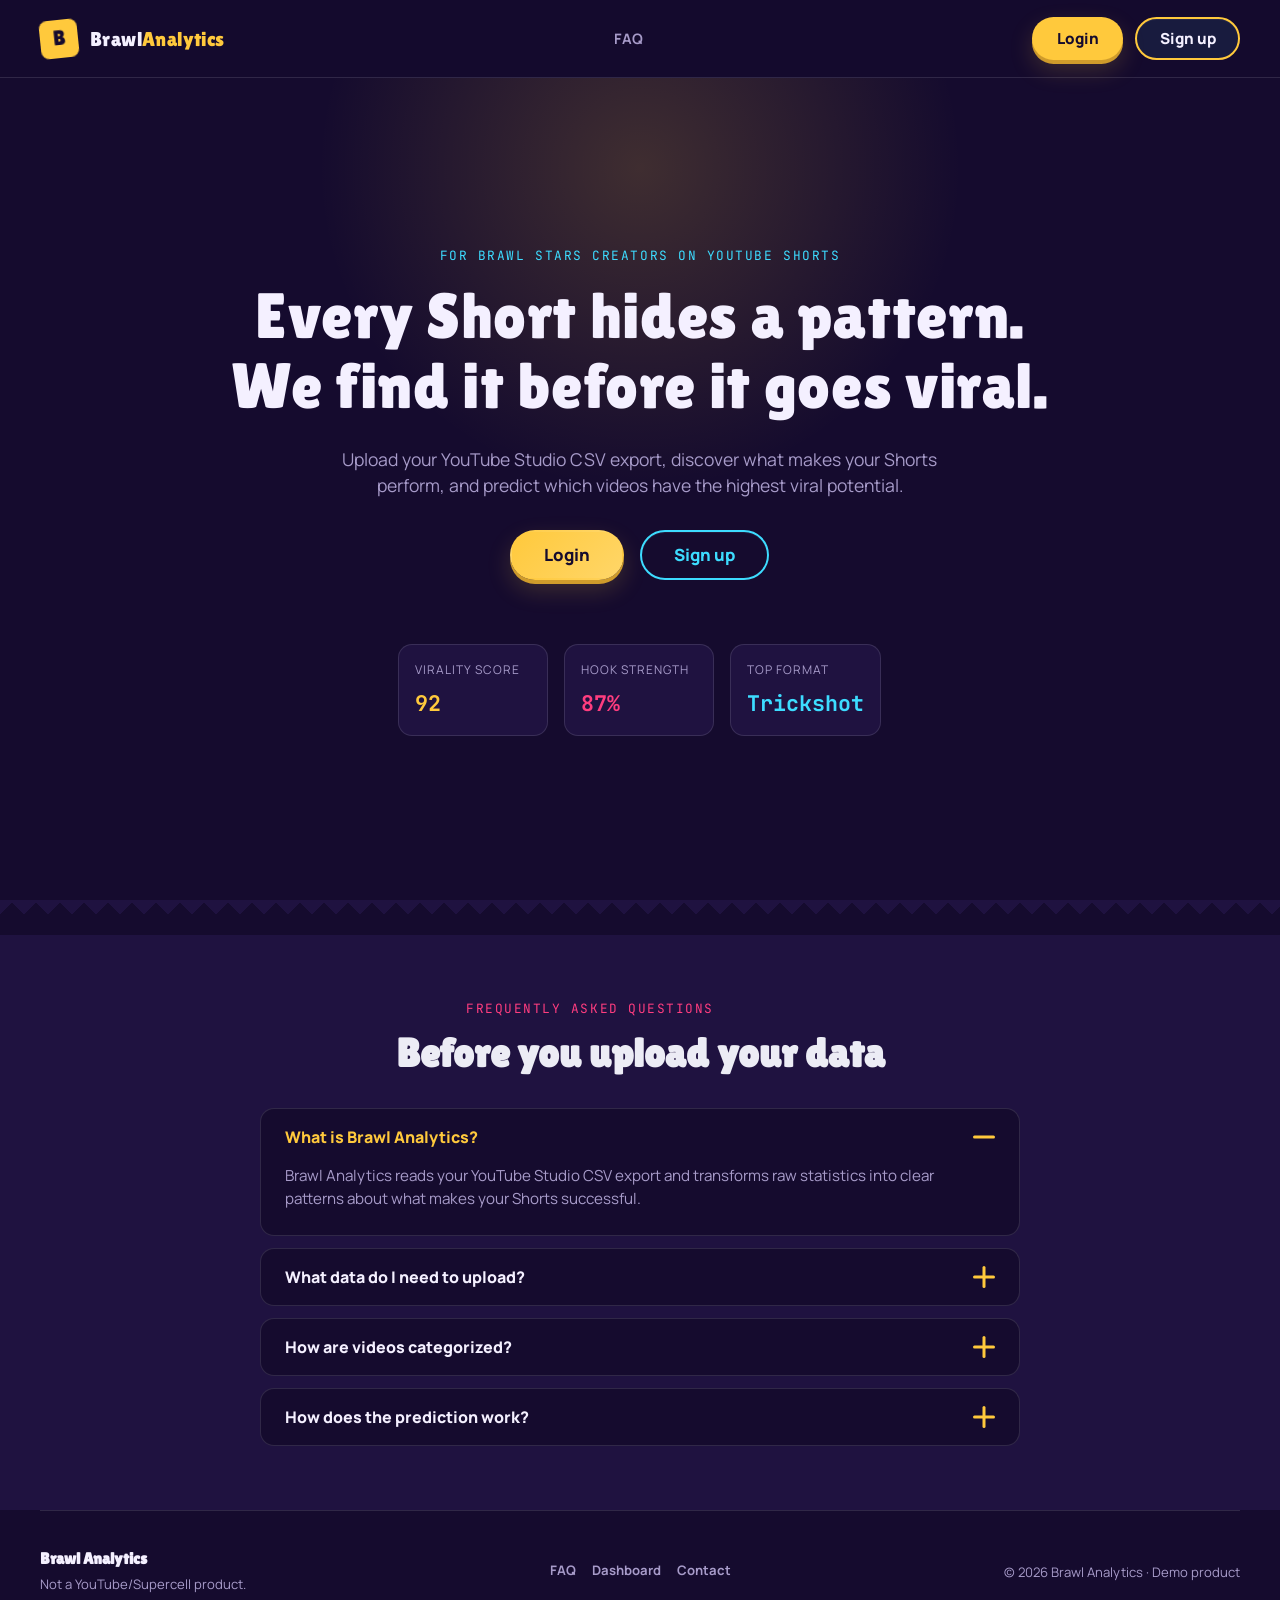
==== HTML/index.html @ b6322984 "Primo commit - Progetto completo Brawl Analytics" ====
<!DOCTYPE html>
<html lang="en">
<head>
    <meta charset="UTF-8">
    <meta name="viewport" content="width=device-width, initial-scale=1.0">
    <title>Brawl Analytics</title>
    <link rel="preconnect" href="https://fonts.googleapis.com">
    <link rel="preconnect" href="https://fonts.gstatic.com" crossorigin>
    <link href="https://fonts.googleapis.com/css2?family=Lilita+One&family=Manrope:wght@400;500;700;800&family=JetBrains+Mono:wght@500;700&display=swap" rel="stylesheet">
    <link rel="stylesheet" href="../css/css_variables.css">
    <link rel="stylesheet" href="../css/css_reset.css">
    <link rel="stylesheet" href="../css/css_layout.css">
    <link rel="stylesheet" href="../css/css_buttons.css">
    <link rel="stylesheet" href="../css/css_navbar.css">
    <link rel="stylesheet" href="../css/css_landing.css">
    <link rel="stylesheet" href="../css/css_cards.css">
    <link rel="stylesheet" href="../css/css_faq.css">
    <link rel="stylesheet" href="../css/css_dashboard.css">
    <link rel="stylesheet" href="../css/css_animations.css">
    <link rel="stylesheet" href="../css/css_responsive.css">
    <link rel="stylesheet" href="../css/css_analysis.css">
</head>
<body>
    <header id="navbar" class="navbar"></header>
    <main class="app-root">
        <section id="landing-screen" class="screen"></section>
        <section id="app-screen" class="screen" hidden></section>
        <section id="analysis-screen" class="screen" hidden></section>
    </main>
    <div id="toast-container"></div>
    <script type="module" src="../js/js_app.js"></script>
</body>
</html>
---- css/css_variables.css ----
/* ==========================================================
   BRAWL ANALYTICS
   Design Tokens
========================================================== */

:root{

    /*-------------------------------------------------------
      COLORS
    -------------------------------------------------------*/

    --color-background:#150B2E;

    --color-surface:#1F1240;

    --color-surface-light:#2A1856;

    --color-primary:#FFC93C;

    --color-primary-hover:#FFD668;

    --color-secondary:#3DDCFF;

    --color-accent:#FF3D7F;

    --color-success:#3EDC9A;

    --color-danger:#FF5470;

    --color-text:#F4F0FF;

    --color-text-muted:#A79BC9;

    --color-text-faded:rgba(167,155,201,.55);

    --color-border:rgba(244,240,255,.12);



    /*-------------------------------------------------------
      TYPOGRAPHY
    -------------------------------------------------------*/

    --font-display:'Lilita One',sans-serif;

    --font-body:'Manrope',sans-serif;

    --font-mono:'JetBrains Mono',monospace;



    /*-------------------------------------------------------
      FONT SIZES
    -------------------------------------------------------*/

    --text-xs:.75rem;

    --text-sm:.875rem;

    --text-md:1rem;

    --text-lg:1.125rem;

    --text-xl:1.35rem;

    --text-2xl:2rem;

    --text-hero:clamp(2.4rem,6vw,4rem);



    /*-------------------------------------------------------
      SPACING
    -------------------------------------------------------*/

    --space-1:.25rem;

    --space-2:.5rem;

    --space-3:.75rem;

    --space-4:1rem;

    --space-5:1.5rem;

    --space-6:2rem;

    --space-7:3rem;

    --space-8:4rem;



    /*-------------------------------------------------------
      BORDER RADIUS
    -------------------------------------------------------*/

    --radius-sm:8px;

    --radius-md:14px;

    --radius-lg:22px;

    --radius-round:999px;



    /*-------------------------------------------------------
      SHADOWS
    -------------------------------------------------------*/

    --shadow-button:0 4px 0 #C9962A;

    --shadow-card:0 12px 28px rgba(0,0,0,.25);

    --shadow-floating:0 20px 50px rgba(0,0,0,.35);



    /*-------------------------------------------------------
      BORDERS
    -------------------------------------------------------*/

    --border:1px solid var(--color-border);



    /*-------------------------------------------------------
      TRANSITIONS
    -------------------------------------------------------*/

    --transition-fast:.15s ease;

    --transition:.25s ease;

    --transition-slow:.4s ease;



    /*-------------------------------------------------------
      NAVBAR
    -------------------------------------------------------*/

    --navbar-height:78px;



    /*-------------------------------------------------------
      CONTAINER
    -------------------------------------------------------*/

    --container:1200px;



    /*-------------------------------------------------------
      Z INDEX
    -------------------------------------------------------*/

    --z-navbar:100;

    --z-overlay:500;

    --z-modal:1000;

}
---- css/css_layout.css ----
/* ==========================================================
   BRAWL ANALYTICS
   Layout
========================================================== */

/* ==========================================================
   PAGE
========================================================== */

body{
    display:flex;
    flex-direction:column;
}

main{
    flex:1;
}


/* ==========================================================
   CONTAINER
========================================================== */

.container{
    width:min(100% - 2rem,var(--container));
    margin-inline:auto;
}


/* ==========================================================
   SECTIONS
========================================================== */

.section{
    padding-block:var(--space-8);
}

.section-sm{
    padding-block:var(--space-6);
}

.section-lg{
    padding-block:6rem;
}


/* ==========================================================
   SCREENS
========================================================== */

.screen{

    min-height:calc(100vh - var(--navbar-height));

    animation:fadeIn .35s ease;

}

.screen[hidden]{

    display:none !important;

}


/* ==========================================================
   GRID
========================================================== */

.grid{
    display:grid;
}

.grid-2{
    display:grid;
    grid-template-columns:repeat(2,minmax(0,1fr));
    gap:var(--space-5);
}

.grid-3{
    display:grid;
    grid-template-columns:repeat(3,minmax(0,1fr));
    gap:var(--space-5);
}

.grid-auto{
    display:grid;
    grid-template-columns:repeat(auto-fit,minmax(240px,1fr));
    gap:var(--space-5);
}


/* ==========================================================
   FLEX
========================================================== */

.flex{
    display:flex;
}

.flex-column{
    display:flex;
    flex-direction:column;
}

.center{
    align-items:center;
}

.middle{
    justify-content:center;
}

.between{
    justify-content:space-between;
}

.around{
    justify-content:space-around;
}

.end{
    justify-content:flex-end;
}

.wrap{
    flex-wrap:wrap;
}


/* ==========================================================
   GAP
========================================================== */

.gap-1{gap:var(--space-1);}
.gap-2{gap:var(--space-2);}
.gap-3{gap:var(--space-3);}
.gap-4{gap:var(--space-4);}
.gap-5{gap:var(--space-5);}
.gap-6{gap:var(--space-6);}


/* ==========================================================
   WIDTH
========================================================== */

.w-100{
    width:100%;
}

.max-500{
    max-width:500px;
}

.max-700{
    max-width:700px;
}

.max-900{
    max-width:900px;
}


/* ==========================================================
   TEXT
========================================================== */

.text-center{
    text-align:center;
}

.text-right{
    text-align:right;
}


/* ==========================================================
   MARGIN
========================================================== */

.mt-1{margin-top:var(--space-1);}
.mt-2{margin-top:var(--space-2);}
.mt-3{margin-top:var(--space-3);}
.mt-4{margin-top:var(--space-4);}
.mt-5{margin-top:var(--space-5);}
.mt-6{margin-top:var(--space-6);}
.mt-7{margin-top:var(--space-7);}

.mb-1{margin-bottom:var(--space-1);}
.mb-2{margin-bottom:var(--space-2);}
.mb-3{margin-bottom:var(--space-3);}
.mb-4{margin-bottom:var(--space-4);}
.mb-5{margin-bottom:var(--space-5);}
.mb-6{margin-bottom:var(--space-6);}
.mb-7{margin-bottom:var(--space-7);}


/* ==========================================================
   PADDING
========================================================== */

.p-1{padding:var(--space-1);}
.p-2{padding:var(--space-2);}
.p-3{padding:var(--space-3);}
.p-4{padding:var(--space-4);}
.p-5{padding:var(--space-5);}
.p-6{padding:var(--space-6);}


/* ==========================================================
   DISPLAY
========================================================== */

.hidden{
    display:none !important;
}

.invisible{
    visibility:hidden;
}


/* ==========================================================
   ANIMATIONS
========================================================== */

@keyframes fadeIn{

    from{

        opacity:0;

        transform:translateY(8px);

    }

    to{

        opacity:1;

        transform:none;

    }

}
---- css/css_buttons.css ----
/* ==========================================================
   BRAWL ANALYTICS
   Buttons
========================================================== */


/* ==========================================================
   BASE BUTTON
========================================================== */

.btn{

    display:inline-flex;

    align-items:center;

    justify-content:center;

    gap:var(--space-2);

    padding:.75rem 1.4rem;

    border-radius:var(--radius-round);

    font-family:var(--font-body);

    font-size:.95rem;

    font-weight:800;

    line-height:1;

    border:2px solid transparent;

    cursor:pointer;

    white-space:nowrap;

    box-shadow:inset 0 1px 0 rgba(255,255,255,.06);

    transition:
        transform var(--transition-fast),
        background var(--transition-fast),
        border-color var(--transition-fast),
        color var(--transition-fast),
        box-shadow var(--transition-fast);

}


/* Hover comune */

.btn:hover{

    transform:translateY(-2px);

    box-shadow:0 10px 24px rgba(0,0,0,.18);

}


.btn:active{

    transform:translateY(1px);

}


/* Disabled */

.btn:disabled{

    opacity:.5;

    cursor:not-allowed;

    transform:none;

}



/* ==========================================================
   PRIMARY
   Login / Sign up
========================================================== */

.btn-primary{

    background:linear-gradient(135deg, var(--color-primary), var(--color-primary-hover));

    color:var(--color-background);

    box-shadow:0 10px 24px rgba(255,201,60,.18), var(--shadow-button);

}


.btn-primary:hover{

    background:var(--color-primary-hover);

}


/* Explicit contrast for header actions on the dark navbar. */

.navbar__actions .btn-primary{

    background:var(--color-primary);

    color:var(--color-background);

}


.navbar__actions .btn-outline{

    color:var(--color-text);

    border-color:var(--color-primary);

    background:rgba(61,220,255,.08);

}



/* ==========================================================
   SECONDARY
========================================================== */

.btn-secondary{

    background:linear-gradient(135deg, var(--color-secondary), #63e7ff);

    color:var(--color-background);

    box-shadow:0 10px 24px rgba(61,220,255,.16);

}


.btn-secondary:hover{

    filter:brightness(1.1);

}



/* ==========================================================
   OUTLINE
========================================================== */

.btn-outline{

    background:transparent;

    color:var(--color-secondary);

    border-color:var(--color-secondary);

}


.btn-outline:hover{

    background:rgba(61,220,255,.1);

}



/* ==========================================================
   GHOST
========================================================== */

.btn-ghost{

    background:transparent;

    color:var(--color-text-muted);

    border-color:var(--color-border);

}


.btn-ghost:hover{

    color:var(--color-text);

    border-color:var(--color-text);

}



/* ==========================================================
   DANGER
========================================================== */

.btn-danger{

    background:var(--color-danger);

    color:white;

}



/* ==========================================================
   SIZES
========================================================== */

.btn-sm{

    padding:.45rem 1rem;

    font-size:.8rem;

}


.btn-lg{

    padding:.9rem 2rem;

    font-size:1.05rem;

}



/* ==========================================================
   ICON BUTTON
========================================================== */

.btn-icon{

    width:38px;

    height:38px;

    padding:0;

    border-radius:50%;

}



/* ==========================================================
   LOADING STATE
========================================================== */

.btn.loading{

    pointer-events:none;

    opacity:.7;

}


.btn.loading::after{

    content:"";

    width:14px;

    height:14px;

    border:2px solid currentColor;

    border-right-color:transparent;

    border-radius:50%;

    animation:spin .7s linear infinite;

}



@keyframes spin{

    to{

        transform:rotate(360deg);

    }

}
---- css/css_navbar.css ----
/* ==========================================================
   BRAWL ANALYTICS
   Global Navigation
========================================================== */


/* ==========================================================
   NAVBAR
========================================================== */

.navbar{

    position:sticky;

    top:0;

    z-index:var(--z-navbar);

    width:100%;

    height:var(--navbar-height);

    background:rgba(21,11,46,.88);

    backdrop-filter:blur(12px);

    border-bottom:var(--border);

}


/* ==========================================================
   INNER CONTAINER
========================================================== */

.navbar__inner{

    width:min(100% - 2rem,var(--container));

    height:100%;

    margin-inline:auto;

    display:flex;

    align-items:center;

    justify-content:space-between;

    gap:var(--space-5);

}


/* ==========================================================
   LOGO
========================================================== */

.logo{

    display:flex;

    align-items:center;

    gap:var(--space-3);

    flex-shrink:0;

}


.logo__mark{

    width:38px;

    height:38px;

    display:grid;

    place-items:center;

    background:var(--color-primary);

    color:var(--color-background);

    border-radius:var(--radius-sm);

    font-family:var(--font-display);

    font-size:1.3rem;

    transform:rotate(-6deg);

}


.logo__text{

    font-family:var(--font-display);

    font-size:1.25rem;

    letter-spacing:.02em;

}


.logo__text strong{

    color:var(--color-primary);

    font-weight:normal;

}


/* ==========================================================
   NAVIGATION LINKS
========================================================== */

.navlinks{

    display:flex;

    align-items:center;

    gap:var(--space-5);

}


.navlinks a,

.navlinks button{

    color:var(--color-text-muted);

    font-size:.9rem;

    font-weight:700;

    transition:color var(--transition-fast);

}


.navlinks a:hover,

.navlinks button:hover{

    color:var(--color-text);

}


/* ==========================================================
   ACTIONS
========================================================== */

.navbar__actions{

    display:flex;

    align-items:center;

    gap:var(--space-3);

}


/* ==========================================================
   APP MODE
========================================================== */

.navbar.app-mode .logo__mark{

    transform:rotate(0);

}


.navbar.app-mode .navlinks a,

.navbar.app-mode .navlinks button{

    font-size:.85rem;

}


/* ==========================================================
   MOBILE MENU BUTTON
========================================================== */

.menu-button{

    display:none;

    flex-direction:column;

    gap:5px;

    padding:8px;

}


.menu-button span{

    width:22px;

    height:2px;

    display:block;

    background:var(--color-text);

    border-radius:10px;

}


/* ==========================================================
   MOBILE
========================================================== */

@media(max-width:780px){

    .navbar__inner{

        gap:var(--space-3);

    }

    .navlinks{

        display:none;

        position:absolute;

        top:var(--navbar-height);

        left:0;

        width:100%;

        padding:var(--space-5);

        flex-direction:column;

        background:var(--color-surface);

        border-bottom:var(--border);

    }

    .navlinks.open{

        display:flex;

    }

    .menu-button{

        display:flex;

    }

    .logo__text{

        font-size:1rem;

    }

    .navbar__actions{

        gap:var(--space-2);

    }

}
---- css/css_landing.css ----
/* ==========================================================
   BRAWL ANALYTICS
   Landing Page
========================================================== */


/* ==========================================================
   HERO
========================================================== */

.hero{

    position:relative;

    min-height:calc(100vh - var(--navbar-height));

    display:flex;

    flex-direction:column;

    justify-content:center;

    align-items:center;

    text-align:center;

    overflow:hidden;

    padding-block:var(--space-8);

}


/* ==========================================================
   BACKGROUND BURST
========================================================== */

.hero::before{

    content:"";

    position:absolute;

    top:-260px;

    left:50%;

    transform:translateX(-50%);

    width:700px;

    height:700px;

    background:

        radial-gradient(
            circle,
            rgba(255,201,60,.18),
            transparent 65%
        );

    pointer-events:none;

}


/* ==========================================================
   CONTENT
========================================================== */

.hero-content{

    position:relative;

    z-index:1;

    max-width:900px;

}



/* ==========================================================
   EYEBROW
========================================================== */

.hero-eyebrow{

    display:inline-block;

    margin-bottom:var(--space-4);

    color:var(--color-secondary);

    font-family:var(--font-mono);

    font-size:.8rem;

    letter-spacing:.12em;

    text-transform:uppercase;

}



/* ==========================================================
   TITLE
========================================================== */

.hero-title{

    font-family:var(--font-display);

    font-size:var(--text-hero);

    line-height:1.1;

    letter-spacing:.01em;

    margin-bottom:var(--space-5);

}


.hero-title span{

    color:var(--color-primary);

}



/* ==========================================================
   DESCRIPTION
========================================================== */

.hero-description{

    max-width:620px;

    margin-inline:auto;

    color:var(--color-text-muted);

    font-size:1.1rem;

    margin-bottom:var(--space-6);

}



/* ==========================================================
   ACTIONS
========================================================== */

.hero-actions{

    display:flex;

    justify-content:center;

    align-items:center;

    flex-wrap:wrap;

    gap:var(--space-4);

    margin-bottom:var(--space-8);

}



/* ==========================================================
   STATS
========================================================== */

.hero-stats{

    display:flex;

    justify-content:center;

    flex-wrap:wrap;

    gap:var(--space-4);

}



/* ==========================================================
   STAT CARD
========================================================== */

.stat-chip{

    min-width:150px;

    padding:var(--space-4);

    background:var(--color-surface);

    border:1px solid var(--color-border);

    border-radius:var(--radius-md);

    text-align:left;

}


.stat-chip-label{

    display:block;

    color:var(--color-text-muted);

    font-size:.75rem;

    text-transform:uppercase;

    letter-spacing:.08em;

    margin-bottom:var(--space-2);

}



.stat-chip-value{

    display:block;

    color:var(--color-primary);

    font-family:var(--font-mono);

    font-weight:700;

    font-size:1.35rem;

}



/* Variante */

.stat-chip.accent .stat-chip-value{

    color:var(--color-accent);

}


.stat-chip.blue .stat-chip-value{

    color:var(--color-secondary);

}



/* ==========================================================
   TORN DIVIDER
========================================================== */

.torn-divider{

    height:35px;

    width:100%;

    background:

    linear-gradient(
        135deg,
        var(--color-surface) 25%,
        transparent 25%
    ) 0 0,

    linear-gradient(
        225deg,
        var(--color-surface) 25%,
        transparent 25%
    ) 0 0;

    background-size:24px 35px;

}



/* ==========================================================
   LOGIN TRANSITION
========================================================== */

.hero.transition-out{

    animation:

        heroOut .35s forwards;

}



@keyframes heroOut{

    from{

        opacity:1;

        transform:none;

    }


    to{

        opacity:0;

        transform:translateY(-20px);

    }

}
/* ==========================================================
   LANDING FOOTER
========================================================== */

.site-footer{

    width:min(100% - 2rem,var(--container));

    margin:0 auto;

    padding:2.25rem 0;

    border-top:var(--border);

    display:grid;

    grid-template-columns:1fr auto 1fr;

    gap:var(--space-5);

    align-items:center;

    color:var(--color-text-muted);

    font-size:.82rem;

}


.site-footer__brand strong{

    display:block;

    color:var(--color-text);

    font-family:var(--font-display);

    font-size:1rem;

}


.site-footer__brand p,
.site-footer__legal{

    margin:.25rem 0 0;

}


.site-footer__links{

    display:flex;

    gap:var(--space-4);

}


.site-footer__links a{

    color:var(--color-text-muted);

    font-weight:700;

}


.site-footer__links a:hover{

    color:var(--color-primary);

}


.site-footer__legal{

    text-align:right;

}


@media(max-width:680px){

    .site-footer{

        grid-template-columns:1fr;

        text-align:center;

    }

    .site-footer__links{

        justify-content:center;

    }

    .site-footer__legal{

        text-align:center;

    }

}
---- css/css_cards.css ----
/* ==========================================================
   BRAWL ANALYTICS
   Cards & Components
========================================================== */


/* ==========================================================
   BASE CARD
========================================================== */

.card{

    background:var(--color-surface);

    border:var(--border);

    border-radius:var(--radius-md);

    padding:var(--space-5);

}



/* ==========================================================
   PANEL
========================================================== */

.panel{

    background:linear-gradient(145deg, rgba(31,18,64,.95), rgba(22,13,47,.95));

    border:1px solid rgba(255,255,255,.08);

    border-radius:var(--radius-md);

    padding:clamp(1.25rem, 2.2vw, 1.8rem);

    margin-bottom:var(--space-5);

    box-shadow:var(--shadow-card);

}



.panel-title{

    font-family:var(--font-display);

    font-size:clamp(1.2rem, 2vw, 1.5rem);

    margin-bottom:var(--space-2);

}



.panel-subtitle{

    color:var(--color-text-muted);

    font-size:.95rem;

    margin-bottom:var(--space-5);

}



/* ==========================================================
   STAT CARDS
========================================================== */

.stat-grid{

    display:grid;

    grid-template-columns:
        repeat(auto-fit,minmax(150px,1fr));

    gap:var(--space-4);

}



.stat-card{

    background:linear-gradient(145deg, rgba(42,24,86,.95), rgba(32,17,65,.95));

    border:1px solid rgba(255,255,255,.08);

    border-radius:var(--radius-sm);

    padding:var(--space-4);

    box-shadow:inset 0 1px 0 rgba(255,255,255,.04);

}



.stat-value{

    font-family:var(--font-mono);

    font-size:1.4rem;

    font-weight:700;

    color:var(--color-primary);

}



.stat-label{

    margin-top:var(--space-1);

    color:var(--color-text-muted);

    font-size:.8rem;

}



/* ==========================================================
   SCORE CARD
========================================================== */

.score-card{

    display:flex;

    align-items:center;

    gap:var(--space-5);

    flex-wrap:wrap;

}



.score-number{

    font-family:var(--font-mono);

    font-size:4rem;

    font-weight:700;

    line-height:1;

}



.score-description{

    color:var(--color-text-muted);

    max-width:450px;

}



/* ==========================================================
   BADGE
========================================================== */

.badge{

    display:inline-flex;

    align-items:center;

    padding:.25rem .8rem;

    border-radius:var(--radius-round);

    font-size:.75rem;

    font-weight:800;

}



.badge-success{

    background:rgba(62,220,154,.15);

    color:var(--color-success);

}


.badge-danger{

    background:rgba(255,84,112,.15);

    color:var(--color-danger);

}


.badge-primary{

    background:rgba(255,201,60,.15);

    color:var(--color-primary);

}



/* ==========================================================
   IDEA CARD
========================================================== */

.idea-card{

    background:var(--color-surface-light);

    border:1px solid var(--color-border);

    border-radius:var(--radius-md);

    padding:var(--space-4);

    cursor:pointer;

    transition:
        border-color var(--transition-fast),
        transform var(--transition-fast);

}



.idea-card:hover{

    border-color:var(--color-accent);

    transform:translateY(-3px);

}



.idea-header{

    display:flex;

    align-items:center;

    justify-content:space-between;

    gap:var(--space-3);

}



.idea-title{

    font-family:var(--font-display);

    font-size:1.15rem;

}



.idea-score{

    font-family:var(--font-mono);

    font-weight:700;

    color:var(--color-primary);

}



.idea-body{

    margin-top:var(--space-4);

    padding-top:var(--space-4);

    border-top:1px solid var(--color-border);

}



/* ==========================================================
   BANNER
========================================================== */

.banner{

    background:

    linear-gradient(
        135deg,
        rgba(61,220,255,.12),
        rgba(255,201,60,.08)
    );

    border:1px solid rgba(61,220,255,.3);

    border-radius:var(--radius-md);

    padding:var(--space-4);

    color:var(--color-text-muted);

}



.banner strong{

    color:var(--color-text);

}



/* ==========================================================
   CHIP
========================================================== */

.chip{

    display:inline-flex;

    align-items:center;

    gap:var(--space-2);

    padding:.3rem .8rem;

    border-radius:var(--radius-round);

    background:var(--color-surface-light);

    border:1px solid var(--color-border);

    color:var(--color-text-muted);

    font-size:.8rem;

    font-weight:700;

}



.chip-close{

    color:var(--color-text-faded);

    cursor:pointer;

}



.chip-close:hover{

    color:var(--color-danger);

}



/* ==========================================================
   EMPTY STATE
========================================================== */

.empty{

    padding:var(--space-6);

    text-align:center;

    border:1px dashed var(--color-border);

    border-radius:var(--radius-md);

    color:var(--color-text-muted);

}



.empty strong{

    color:var(--color-text);

}



/* ==========================================================
   DROPZONE
========================================================== */

.dropzone{

    display:flex;

    align-items:center;

    gap:var(--space-4);

    padding:var(--space-5);

    border:2px dashed var(--color-border);

    border-radius:var(--radius-md);

    cursor:pointer;

    transition:

        border-color var(--transition-fast),

        background var(--transition-fast);

}



.dropzone:hover,

.dropzone.active{

    border-color:var(--color-secondary);

    background:rgba(61,220,255,.06);

}



.dropzone-icon{

    font-size:2rem;

    color:var(--color-secondary);

}



/* ==========================================================
   TOAST
========================================================== */

.toast{

    position:fixed;

    left:50%;

    bottom:20px;

    transform:translateX(-50%);

    background:var(--color-surface-light);

    border:1px solid var(--color-secondary);

    color:var(--color-text);

    padding:.7rem 1.5rem;

    border-radius:var(--radius-round);

    box-shadow:var(--shadow-floating);

    z-index:var(--z-overlay);

}
---- css/css_faq.css ----
/* ==========================================================
   BRAWL ANALYTICS
   FAQ Section
========================================================== */


/* ==========================================================
   FAQ SECTION
========================================================== */

.faq{

    background:var(--color-surface);

    padding-block:var(--space-8);

}



.faq-header{

    max-width:700px;

    margin-inline:auto;

    text-align:center;

    margin-bottom:var(--space-6);

}



/* ==========================================================
   EYEBROW
========================================================== */

.section-eyebrow{

    font-family:var(--font-mono);

    font-size:.8rem;

    text-transform:uppercase;

    letter-spacing:.12em;

    color:var(--color-accent);

    margin-bottom:var(--space-3);

}



/* ==========================================================
   TITLE
========================================================== */

.section-title{

    font-family:var(--font-display);

    font-size:clamp(1.8rem,4vw,2.5rem);

}



/* ==========================================================
   FAQ LIST
========================================================== */

.faq-list{

    max-width:760px;

    margin-inline:auto;

    display:flex;

    flex-direction:column;

    gap:var(--space-3);

}



/* ==========================================================
   FAQ ITEM
========================================================== */

.faq-item{

    background:var(--color-background);

    border:1px solid var(--color-border);

    border-radius:var(--radius-md);

    padding-inline:var(--space-5);

    overflow:hidden;

}



/* ==========================================================
   SUMMARY
========================================================== */

.faq-item summary{

    display:flex;

    align-items:center;

    justify-content:space-between;

    gap:var(--space-4);

    padding-block:var(--space-4);

    cursor:pointer;

    font-weight:800;

    list-style:none;

}



.faq-item summary::-webkit-details-marker{

    display:none;

}



/* ==========================================================
   ICON
========================================================== */

.faq-icon{

    position:relative;

    width:22px;

    height:22px;

    flex-shrink:0;

}



.faq-icon::before,

.faq-icon::after{

    content:"";

    position:absolute;

    background:var(--color-primary);

    border-radius:2px;

}



.faq-icon::before{

    width:100%;

    height:3px;

    top:50%;

    transform:translateY(-50%);

}



.faq-icon::after{

    height:100%;

    width:3px;

    left:50%;

    transform:translateX(-50%);

    transition:

        transform var(--transition-fast),

        opacity var(--transition-fast);

}



/* ==========================================================
   OPEN STATE
========================================================== */

.faq-item[open] .faq-icon::after{

    opacity:0;

    transform:

        translateX(-50%)

        rotate(90deg);

}



.faq-item[open] summary{

    color:var(--color-primary);

}



/* ==========================================================
   ANSWER
========================================================== */

.faq-answer{

    color:var(--color-text-muted);

    font-size:.95rem;

    padding-bottom:var(--space-5);

    animation:faqOpen .25s ease;

}



@keyframes faqOpen{

    from{

        opacity:0;

        transform:translateY(-5px);

    }


    to{

        opacity:1;

        transform:none;

    }

}
---- css/css_dashboard.css ----
/* ==========================================================
   BRAWL ANALYTICS
   Dashboard Application
========================================================== */


/* ==========================================================
   APP SCREEN
========================================================== */

.app-screen{

    min-height:calc(100vh - var(--navbar-height));

    padding:clamp(1.25rem, 3vw, 2rem);

    padding-inline:clamp(1.25rem, 3.5vw, 2.75rem);

}



/* ==========================================================
   APP HEADER
========================================================== */

.app-header{

    display:flex;

    align-items:center;

    justify-content:space-between;

    gap:var(--space-4);

    flex-wrap:wrap;

    margin-bottom:var(--space-6);

    padding-inline:.35rem;

}



.app-title{

    font-family:var(--font-display);

    font-size:clamp(1.55rem, 2.8vw, 2.15rem);

    line-height:1.1;

    letter-spacing:-.02em;

}



.app-subtitle{

    color:var(--color-text-muted);

    font-size:.95rem;

    margin-top:.4rem;

    max-width:620px;

}



/* ==========================================================
   APP NAVIGATION TABS
========================================================== */

.app-tabs{

    display:flex;

    gap:var(--space-2);

    padding:.4rem;

    background:rgba(31,18,64,.65);

    border:1px solid rgba(255,255,255,.08);

    border-radius:var(--radius-round);

    overflow-x:auto;

    box-shadow:inset 0 1px 0 rgba(255,255,255,.05), 0 12px 28px rgba(0,0,0,.18);

    margin-bottom:var(--space-5);

    backdrop-filter:blur(10px);

}



.app-tab{

    padding:.7rem 1.1rem;

    border-radius:var(--radius-round);

    color:var(--color-text-muted);

    font-size:.88rem;

    font-weight:800;

    white-space:nowrap;

    transition:

        background var(--transition-fast),

        color var(--transition-fast),

        transform var(--transition-fast),

        box-shadow var(--transition-fast);

}



.app-tab:hover{

    color:var(--color-text);

    background:rgba(255,255,255,.06);

    transform:translateY(-1px);

}



.app-tab.active{

    background:linear-gradient(135deg, var(--color-primary), var(--color-primary-hover));

    color:var(--color-background);

    box-shadow:0 10px 22px rgba(255,201,60,.2);

}



.dashboard-section{

    padding-inline:.25rem;

    padding-block:var(--space-2);

}

/* ==========================================================
   PANEL HEADER
========================================================== */

.panel-header{

    display:flex;

    align-items:center;

    justify-content:space-between;

    gap:var(--space-4);

    margin-bottom:var(--space-5);

    flex-wrap:wrap;

}


/* ==========================================================
   UPLOAD AREA
========================================================== */

.upload-box{

    display:flex;

    align-items:center;

    justify-content:center;

    flex-direction:column;

    gap:var(--space-4);

    min-height:180px;

    text-align:center;

    background:var(--color-surface);

    border:2px dashed var(--color-border);

    border-radius:var(--radius-md);

    transition:

        border-color var(--transition-fast),

        background var(--transition-fast);

}



.upload-box:hover,

.upload-box.dragging{

    border-color:var(--color-secondary);

    background:rgba(61,220,255,.05);

}



.upload-icon{

    font-size:2.5rem;

    color:var(--color-secondary);

}



/* ==========================================================
   PROGRESS
========================================================== */

.progress{

    width:100%;

    height:7px;

    background:var(--color-surface-light);

    border-radius:var(--radius-round);

    overflow:hidden;

}



.progress-bar{

    height:100%;

    width:0;

    background:var(--color-secondary);

    transition:width .25s ease;

}



/* ==========================================================
   SCORE HERO
========================================================== */

.score-hero{

    display:flex;

    align-items:center;

    gap:var(--space-6);

    flex-wrap:wrap;

    background: linear-gradient(135deg, rgba(255,201,60,.08), rgba(255,201,60,.02));
    border: 1px solid rgba(255,201,60,.15);
    border-radius: var(--radius-md);
    padding: var(--space-5);
}



.score-value{

    font-family:var(--font-mono);

    font-size:4rem;

    font-weight:700;

    line-height:1;

    color:var(--color-primary);
    text-shadow: 0 0 30px rgba(255,201,60,.3);

}



.score-info{

    max-width:450px;

}



.score-info h2{

    font-size: 1.5rem;
    font-weight: 700;
    margin-bottom: 0.5rem;
    color: var(--color-text);

}



.score-info p{

    color:var(--color-text-muted);
    line-height: 1.6;

}



/* ==========================================================
   FORMAT PERFORMANCE BARS
========================================================== */

.format-row{

    display:grid;

    grid-template-columns:140px 1fr 120px;

    gap:var(--space-3);

    align-items:center;

    padding-block:var(--space-3);

    border-bottom:1px solid var(--color-border);

}



.format-row:last-child{

    border-bottom:none;

}



.format-name{

    font-family:var(--font-display);
    color: #B8BACB;
    font-weight: 600;

}



.bar{

    height:20px;

    background:var(--color-surface-light);

    border-radius:var(--radius-sm);

    overflow:hidden;

}



.bar-fill{

    height:100%;

    background:

    linear-gradient(
        90deg,
        var(--color-accent),
        var(--color-primary)
    );

    border-radius:inherit;

}



.format-value{

    text-align:right;

    font-family:var(--font-mono);

    color:var(--color-text-muted);

    font-size:.85rem;
    font-weight: 600;

}



/* ==========================================================
   AI PANEL
========================================================== */

.ai-panel{

    display:grid;
    gap:var(--space-3);
    padding:var(--space-4);
    margin-bottom:var(--space-4);
    border:1px solid rgba(255,255,255,.08);
    border-radius:var(--radius-md);
    background:rgba(255,255,255,.03);

}

.ai-toggle-row,
.ai-field{

    display:flex;
    flex-direction:column;
    gap:.4rem;
    color:var(--color-text-muted);
    font-size:.92rem;

}

.ai-toggle-row{

    flex-direction:row;
    align-items:center;
    gap:.65rem;

}

.ai-field input{

    border:1px solid var(--color-border);
    border-radius:var(--radius-sm);
    background:var(--color-background);
    color:var(--color-text);
    padding:.7rem .8rem;

}

.ai-chip-list{

    display:flex;
    flex-wrap:wrap;
    gap:.55rem;

}

.ai-chip{

    display:flex;
    align-items:center;
    gap:.5rem;
    padding:.45rem .7rem;
    border-radius:999px;
    background:rgba(255,201,60,.14);
    color:var(--color-primary);

}

.ai-chip button{

    border:none;
    background:transparent;
    color:inherit;
    cursor:pointer;
    font-size:1rem;

}

.ai-empty-state{

    color:var(--color-text-muted);
    font-size:.9rem;

}

/* ==========================================================
   RETENTION TIMELINE
========================================================== */

.timeline{

    position:relative;

    height:70px;

    background:var(--color-surface-light);

    border-radius:var(--radius-sm);

    overflow:hidden;

}



.timeline-hook{

    position:absolute;

    inset-block:0;

    left:0;

    width:20%;

    background:rgba(61,220,255,.15);

    border-right:1px dashed var(--color-secondary);

}



.timeline-bar{

    position:absolute;

    bottom:0;

    width:3px;

    background:var(--color-primary);

}



/* ==========================================================
   DATA TABLE
========================================================== */

.table-wrapper{

    width:100%;

    overflow:auto;

}



.data-table{

    width:100%;

    font-size:.85rem;

}



.data-table th{

    text-align:left;

    padding:.7rem;

    color:var(--color-text-muted);

    border-bottom:1px solid var(--color-border);

}



.data-table td{

    padding:.7rem;

    border-bottom:1px solid var(--color-border);

}



.data-table tr:last-child td{

    border-bottom:none;

}



/* ==========================================================
   IDEA GENERATOR
========================================================== */

.idea-list{

    display:flex;

    flex-direction:column;

    gap:var(--space-3);

}



/* ==========================================================
   FILTERS
========================================================== */

.filters{

    display:flex;

    align-items:center;

    gap:var(--space-3);

    flex-wrap:wrap;

}



.select{

    background:var(--color-surface-light);

    color:var(--color-text);

    border:1px solid var(--color-border);

    padding:.55rem .8rem;

    border-radius:var(--radius-sm);

}



/* ==========================================================
   APP EMPTY
========================================================== */

.app-empty{

    min-height:300px;

    display:flex;

    align-items:center;

    justify-content:center;

    text-align:center;

}

/* ==========================================================
   STAT CARDS
========================================================== */

.stat-grid{
    display: grid;
    grid-template-columns: repeat(auto-fit, minmax(180px, 1fr));
    gap: var(--space-4);
}

.stat-card{
    background: linear-gradient(145deg, rgba(255,255,255,.03), rgba(255,255,255,.01));
    border: 1px solid rgba(255,255,255,.08);
    border-radius: var(--radius-md);
    padding: var(--space-4);
    display: flex;
    flex-direction: column;
    align-items: center;
    text-align: center;
    transition: all var(--transition-fast);
}

.stat-card:hover{
    transform: translateY(-2px);
    border-color: rgba(255,201,60,.2);
    box-shadow: 0 8px 24px rgba(0,0,0,.15);
}

.stat-value{
    font-family: var(--font-mono);
    font-size: 1.8rem;
    font-weight: 700;
    color: var(--color-primary);
    margin-bottom: 0.5rem;
    line-height: 1;
}

.stat-label{
    font-size: 0.85rem;
    color: var(--color-text-muted);
    font-weight: 500;
}

/* ==========================================================
   BLOCKED STATES
========================================================== */

.video-analysis-blocked,
.ideas-blocked{
    display: flex;
    align-items: center;
    justify-content: center;
    min-height: 300px;
    background: linear-gradient(145deg, rgba(255,255,255,.02), rgba(255,255,255,.01));
    border: 1px solid rgba(255,255,255,.08);
    border-radius: var(--radius-md);
    margin-top: var(--space-4);
}

.blocked-content{
    text-align: center;
    padding: var(--space-6);
}

.blocked-icon{
    font-size: 3rem;
    margin-bottom: var(--space-4);
}

.blocked-content h3{
    font-size: 1.4rem;
    font-weight: 700;
    color: var(--color-text);
    margin-bottom: var(--space-3);
}

.blocked-content p{
    color: var(--color-text-muted);
    font-size: 0.95rem;
    line-height: 1.6;
    max-width: 400px;
    margin: 0 auto;
}


/* ==========================================================
   VIDEO ANALYSIS DEMO
   Scoped extension of the original dashboard.
========================================================== */

.video-analysis{margin-top:2.5rem;padding:3rem 0 .5rem;border-top:var(--border);color:var(--color-text)}
.video-analysis[hidden]{display:none}
.va-intro{max-width:42rem;text-align:center;margin:0 auto 2rem}
.va-eyebrow,.va-step,.video-analysis .va-metric>span,.va-channel>div>span,.va-end-grid aside>span{display:block;font-family:var(--font-mono);letter-spacing:.1em;font-size:.65rem;color:#b29dff}
.va-intro h2{font-size:clamp(1.9rem,4vw,2.8rem);letter-spacing:-.06em;line-height:1.1;margin:.8rem 0}
.va-intro p,.va-results-hero p{color:var(--color-text-muted);margin:0;font-size:.9rem}
.va-card,.va-metric,.va-insight,.va-end-grid aside,.va-faq,.va-channel{border:1px solid rgba(255,255,255,.1);border-radius:1.2rem;background:linear-gradient(145deg,rgba(34,28,61,.9),rgba(20,14,43,.95));box-shadow:0 1.25rem 3.75rem rgba(0,0,0,.16)}
.va-card{padding:2rem}.va-card h3{font-size:1.8rem;letter-spacing:-.05em;margin:.5rem 0 1.4rem}
.va-dropzone{min-height:15rem;border-radius:1rem;border:1px dashed rgba(183,166,255,.48);background:radial-gradient(circle at 50% 20%,rgba(131,93,243,.16),transparent 48%);display:flex;flex-direction:column;align-items:center;justify-content:center;cursor:pointer;transition:.22s}
.va-dropzone:hover,.va-dropzone.is-dragging{border-color:#b9a8ff;background:radial-gradient(circle at 50% 20%,rgba(131,93,243,.28),transparent 55%)}
.va-dropzone input{position:absolute;opacity:0;pointer-events:none}.va-dropzone strong{font-size:1rem;margin-top:.75rem}.va-dropzone small,.va-upload-progress small{font-size:.75rem;color:var(--color-text-muted)}
.va-upload-icon{display:grid;place-items:center;width:3.25rem;height:3.25rem;border-radius:1rem;background:#211c38;border:1px solid rgba(185,166,255,.4);font-size:1.55rem;color:#c8baff}.va-upload-progress{padding:1.1rem .25rem 0}.va-upload-progress>div{display:flex;justify-content:space-between;font-size:.75rem}.va-upload-progress p,.va-progress{margin:.65rem 0 .5rem;height:.38rem;border-radius:.5rem;background:#292a36;overflow:hidden}.va-upload-progress i,.va-progress i{display:block;width:0;height:100%;border-radius:inherit;background:linear-gradient(90deg,#8c6af4,#ca9dff);transition:width .4s ease}
.va-wizard-card{max-width:47rem;margin:auto}.va-wizard-top,.va-results-hero,.va-section-title{display:flex;justify-content:space-between;gap:1.25rem;align-items:flex-start}.va-dots{display:flex;gap:.4rem}.va-dots i{width:.44rem;height:.44rem;border-radius:.5rem;background:#383943;transition:.2s}.va-dots i.active{width:1.4rem;background:#a990ff}.va-question{padding-top:3rem;min-height:17rem;animation:va-in .35s both}.va-question h3{font-size:clamp(1.65rem,4vw,2.4rem);margin:.4rem 0}.va-question>p{color:var(--color-text-muted);font-size:.82rem;margin-bottom:1.7rem}.va-options,.va-formats{display:grid;gap:.55rem}.va-formats{grid-template-columns:repeat(2,1fr)}.va-options button,.va-formats button{padding:.9rem 1rem;border:1px solid rgba(255,255,255,.1);background:#1b1c27;color:#e9e8ed;border-radius:.75rem;text-align:left;font:600 .82rem var(--font-body);transition:.2s}.va-options button span{float:right}.va-options button:hover,.va-formats button:hover,.va-formats button.selected{transform:translateX(3px);border-color:#a990ff;background:#28223e}.va-question textarea{width:100%;min-height:9rem;resize:vertical;border-radius:.8rem;border:1px solid rgba(255,255,255,.1);background:#191a24;color:white;padding:1rem;font:.82rem var(--font-body);outline:0}.va-question textarea:focus{border-color:#aa94ff;box-shadow:0 0 0 3px rgba(169,144,255,.13)}.va-primary,.va-outline{margin-top:1rem;border:0;border-radius:.7rem;padding:.75rem 1rem;background:#f0eef6;color:#171520;font:800 .8rem var(--font-body)}.va-primary span{color:#7659d8;font-size:1rem}
.va-analysis{text-align:center;padding:1.75rem 1.25rem;max-width:39rem;margin:auto}.va-radar{width:5.5rem;height:5.5rem;border:1px solid rgba(178,154,255,.5);border-radius:50%;display:grid;place-items:center;margin:0 auto 1.45rem;position:relative;animation:va-pulse 2s infinite}.va-radar:before,.va-radar:after{content:"";position:absolute;inset:-.9rem;border:1px solid rgba(178,154,255,.2);border-radius:50%}.va-radar:after{inset:-1.75rem}.va-radar i{width:1.3rem;height:1.3rem;border-radius:50%;background:#a990ff;box-shadow:0 0 1.6rem #a990ff}.va-analysis h3{font-size:2.2rem;letter-spacing:-.06em;margin:.6rem 0}.va-analysis>p,.va-analysis>small{color:var(--color-text-muted);font-size:.8rem}.va-loading{letter-spacing:3px;animation:va-dots 1.2s steps(4,end) infinite}.va-analysis-list{margin:2.2rem 0 1.4rem;text-align:left;display:grid;gap:.5rem}.va-analysis-list div{color:#777986;font-size:.82rem}.va-analysis-list div:before{content:'○';margin-right:.55rem}.va-analysis-list div.done{color:#dedde5}.va-analysis-list div.done:before{content:'✓';color:#7ee8b0}
.va-results{animation:va-in .5s both}.va-results-hero{align-items:end;margin:0 0 1.8rem}.va-results-hero h3{font-size:clamp(2rem,4vw,3.1rem);line-height:1.08;letter-spacing:-.065em;margin:.55rem 0 .75rem}.va-results-hero em{font-style:normal;color:#f5a3d7}.va-outline{background:transparent;border:1px solid rgba(255,255,255,.22);color:#e9e8ed;white-space:nowrap}.va-score-grid{display:grid;grid-template-columns:1.15fr .85fr .9fr;gap:.8rem;margin-bottom:3.5rem}.va-metric{padding:1.35rem;min-height:12.8rem}.va-metric>strong{display:block;font-size:2.15rem;letter-spacing:-.06em;margin:1.7rem 0 .3rem}.va-score{background:linear-gradient(140deg,#352858,#181923 60%)}.va-score>strong{font-size:4.45rem;line-height:1}.va-score>strong small{font-size:.75rem;letter-spacing:0;color:#aaaab5}.va-score>i,.va-metric>i{display:block;font-style:normal;color:#7ee8b0;font-size:.7rem}.va-metric p{font-size:.69rem;color:var(--color-text-muted);margin:.85rem 0}.va-metric .va-progress{margin-top:1.25rem}.va-views strong b{color:#737480}.va-section-title{align-items:end;margin-bottom:1.1rem}.va-section-title h3{font-size:1.8rem;letter-spacing:-.05em;margin:.35rem 0 0}.va-section-title>p{color:var(--color-text-muted);font-size:.75rem;margin:0}.va-breakdown{display:grid;grid-template-columns:1fr 1fr;gap:.6rem;margin-bottom:3.4rem}.va-breakdown>div{border:1px solid rgba(255,255,255,.08);background:#171820;border-radius:.7rem;padding:.8rem}.va-breakdown p{display:flex;justify-content:space-between;font-size:.75rem;margin:0 0 .55rem}.va-breakdown strong{color:#cfbfff}.va-insights{display:grid;grid-template-columns:1fr 1fr 1fr;gap:.8rem;margin-bottom:3.4rem}.va-insight{padding:1.2rem}.va-insight>span{display:grid;place-items:center;width:2.05rem;height:2.05rem;border-radius:.6rem;background:#282939;color:#7ee8b0;font-weight:800}.va-insight h4{font-size:1.25rem;letter-spacing:-.04em;margin:.8rem 0}.va-insight ul{list-style:none;padding:0;margin:0}.va-insight li,.va-insight p{color:#c4c4ce;font-size:.7rem;margin:0 0 .55rem}.va-insight li:before{content:'✓';color:#7ee8b0;margin-right:.45rem}.va-insight.weak>span{color:#ffc875}.va-insight.weak li:before{content:'•';color:#ffc875}.va-insight.critical{border-color:rgba(255,144,153,.34);background:linear-gradient(150deg,rgba(94,36,45,.35),#191920)}.va-insight.critical>span{color:#ff9099;background:#40222b}.va-suggestions{display:grid;grid-template-columns:.85fr 1.15fr;gap:2.2rem;border:1px solid rgba(174,150,255,.27);background:linear-gradient(120deg,#302454,#191923 55%);border-radius:1.2rem;padding:1.9rem;margin-bottom:1.65rem}.va-suggestions h3{font-size:1.7rem;letter-spacing:-.05em;margin:.4rem 0}.va-suggestions p{font-size:.75rem;color:var(--color-text-muted)}.va-suggestions ol{list-style:none;margin:0;padding:0}.va-suggestions li{font-size:.75rem;padding:.7rem 0;border-bottom:1px solid rgba(255,255,255,.09)}.va-suggestions li:last-child{border:0}.va-suggestions li b{font:.65rem var(--font-mono);color:#b4a1ff;margin-right:.75rem}.va-channel{display:grid;grid-template-columns:auto 1fr auto;gap:1.1rem;align-items:center;padding:1.4rem;margin-bottom:3.4rem}.va-channel-mark{display:grid;place-items:center;width:2.9rem;height:2.9rem;border-radius:.9rem;background:linear-gradient(135deg,#b7a6ff,#815cf3);color:#161025;font-weight:800;font-size:1.5rem}.va-channel h3{font-size:1.65rem;letter-spacing:-.05em;margin:.3rem 0}.va-channel p{font-size:.75rem;color:var(--color-text-muted);margin:0;max-width:37rem}.va-channel>strong{font-size:1.5rem;letter-spacing:-.05em;text-align:right;color:#7ee8b0}.va-channel>strong small{display:block;font-size:.63rem;letter-spacing:0;color:var(--color-text-muted);font-weight:500}.va-end-grid{display:grid;grid-template-columns:.75fr 1.25fr;gap:.8rem}.va-end-grid aside{padding:1.4rem;background:linear-gradient(150deg,#352857,#1e1c29)}.va-end-grid aside h4{font-size:1.45rem;letter-spacing:-.05em;line-height:1.25;margin:1.1rem 0 1.5rem}.va-end-grid aside button{background:none;border:0;color:#e8e5f5;font:700 .75rem var(--font-body);padding:0}.va-faq{padding:1.4rem}.va-faq h3{font-size:1.65rem;letter-spacing:-.05em;margin:.4rem 0 1rem}.va-faq details{border-top:1px solid rgba(255,255,255,.09);padding:.75rem 0}.va-faq summary{list-style:none;cursor:pointer;font-size:.75rem;font-weight:700}.va-faq summary::-webkit-details-marker{display:none}.va-faq summary b{float:right;color:#ae9aff;font-size:1rem}.va-faq details[open] summary b{transform:rotate(45deg)}.va-faq details p{font-size:.69rem;color:var(--color-text-muted);margin:.55rem 1.4rem 0 0}
@keyframes va-in{from{opacity:0;transform:translateY(.9rem)}to{opacity:1;transform:none}}@keyframes va-pulse{50%{transform:scale(.94);opacity:.75}}@keyframes va-dots{0%{width:0}100%{width:1.3rem}}@media(max-width:760px){.video-analysis{padding-top:2rem}.va-card{padding:1.35rem}.va-wizard-top,.va-results-hero,.va-section-title{display:block}.va-dots,.va-results-hero .va-outline,.va-section-title>p{margin-top:.9rem}.va-score-grid,.va-insights,.va-suggestions,.va-end-grid{grid-template-columns:1fr}.va-breakdown{grid-template-columns:1fr}.va-formats{grid-template-columns:1fr}.va-channel{grid-template-columns:auto 1fr}.va-channel>strong{grid-column:2;text-align:left}.va-results-hero .va-outline{display:block}.va-analysis h3{font-size:1.9rem}}

/* ==========================================================
   FORMAT SECTION
========================================================== */

.formats-container{
    display:flex;
    flex-direction:column;
    gap:1.25rem;
}

/* ---------- Empty state ---------- */

.formats-container:empty{
    min-height:320px;
    display:flex;
    justify-content:center;
    align-items:center;
}

.format-empty{
    display:flex;
    flex-direction:column;
    justify-content:center;
    align-items:center;
    text-align:center;
    min-height:320px;
    color:var(--color-text-muted);
    gap:.75rem;
}

.format-empty h3{
    color:var(--color-text);
    font-size:1.25rem;
    font-weight:700;
}

.format-empty p{
    max-width:420px;
    line-height:1.6;
}

/* ---------- Cards ---------- */

.format-card{

    display:flex;
    align-items:center;
    gap:1.25rem;

    padding:1.35rem;

    background:
        linear-gradient(
            180deg,
            rgba(255,255,255,.025),
            rgba(255,255,255,.015)
        );

    border:1px solid rgba(255,255,255,.06);

    border-radius:18px;

    transition:.25s;
}

.format-card:hover{

    transform:translateY(-4px);

    border-color:rgba(255,201,60,.35);

    box-shadow:
        0 12px 30px rgba(0,0,0,.22);

}

.format-card.best-performer{

    border-color:rgba(255,201,60,.5);

    background:
        linear-gradient(
            135deg,
            rgba(255,201,60,.10),
            rgba(255,255,255,.02)
        );

}

/* ---------- Icon ---------- */

.format-icon{

    width:58px;
    height:58px;

    border-radius:16px;

    display:flex;
    justify-content:center;
    align-items:center;

    font-size:1.6rem;

    flex-shrink:0;
}

.format-icon.yellow{
    background:rgba(255,201,60,.14);
}

.format-icon.blue{
    background:rgba(61,220,255,.12);
}

.format-icon.green{
    background:rgba(61,220,154,.12);
}

.format-icon.purple{
    background:rgba(174,138,255,.12);
}

/* ---------- Text ---------- */

.format-content{

    flex:1;
    min-width:0;

}

.format-name{

    font-size:1.08rem;

    font-weight:700;

    color:#dcdcdc;

    letter-spacing:-0.02em;

}

.format-stats{

    font-size:.88rem;

    color:#A8A9BC;

    line-height:1.5;

}

.format-badge{

    display:inline-flex;

    align-items:center;

    margin-left:.6rem;

    padding:.18rem .55rem;

    border-radius:999px;

    background:rgba(255,201,60,.15);

    color:#FFD76D;

    font-size:.68rem;

    font-weight:700;

}

/* ---------- Buttons ---------- */

.format-actions{

    display:flex;
    gap:.6rem;
}

.format-action-btn{

    background:rgba(255,255,255,.02);

    border:1px solid rgba(255,255,255,.08);

    color:#B8BACB;

    padding:.55rem .9rem;

    border-radius:10px;

    font-size:.82rem;

    font-weight:600;

    transition:.2s;

}

.format-action-btn:hover{

    background:rgba(255,201,60,.12);

    border-color:rgba(255,201,60,.35);

    color:white;

}

.format-action-btn.delete:hover{

    background:rgba(255,70,70,.12);

    border-color:#ff4b4b;

    color:#ff8f8f;

}

/* ==========================================================
   FORMAT DETAIL
========================================================== */

.videos-list{

    display:flex;
    flex-direction:column;
    gap:.7rem;

    max-height:320px;

    overflow-y:auto;

    padding-right:.3rem;

}

.videos-list::-webkit-scrollbar{

    width:6px;

}

.videos-list::-webkit-scrollbar-thumb{

    background:rgba(255,255,255,.15);

    border-radius:999px;

}

.format-detail-video-item{

    display:flex;

    align-items:center;

    justify-content:space-between;

    gap:1rem;

    padding:.9rem 1rem;

    border-radius:12px;

    background:rgba(255,255,255,.03);

    border:1px solid rgba(255,255,255,.05);

    transition:.2s;

}

.format-detail-video-item:hover{

    background:rgba(255,255,255,.05);

    border-color:rgba(255,255,255,.12);

}

.video-title{

    flex:1;

    color:#DCDDDF;

    font-size:.9rem;

    line-height:1.5;

    overflow-wrap:anywhere;

}

.video-remove-btn{

    background:rgba(255,70,70,.12);

    border:1px solid rgba(255,70,70,.25);

    color:#ff9a9a;

    padding:.45rem .9rem;

    border-radius:9px;

    cursor:pointer;

    transition:.2s;

}

.video-remove-btn:hover{

    background:#ff4b4b;

    color:white;

}

/* ---------- No videos ---------- */

.no-videos{

    display:flex;

    justify-content:center;

    align-items:center;

    min-height:110px;

    text-align:center;

    color:#9EA1B3;

    font-style:italic;

}

/* ==========================================================
   MODAL
========================================================== */

.modal{

    background:#171821;

    border:1px solid rgba(255,255,255,.08);

    border-radius:22px;

    box-shadow:

        0 30px 80px rgba(0,0,0,.45);

}

.modal-title{

    color:#F0F2F8;

    font-size:1.4rem;

    font-weight:700;

}

.modal-subtitle{

    color:#9EA1B3;

}

.modal-section{

    background:rgba(255,255,255,.025);

    border:1px solid rgba(255,255,255,.05);

    border-radius:14px;

    padding:1rem;

}

.section-title{

    color:#ECECF5;

    font-weight:700;

}

.keywords-list{

    background:#11131B;

    border-radius:12px;

    border:1px solid rgba(255,255,255,.05);

    padding:1rem;

    color:#DCDDDF;

}

.modal-select{

    background:#101117;

    border:1px solid rgba(255,255,255,.08);

}

.modal-select option{

    background:#101117;

    color:white;

}

/* ==========================================================
   MODAL STYLES
========================================================== */

.modal-overlay {
    position: fixed;
    top: 0;
    left: 0;
    right: 0;
    bottom: 0;
    background: rgba(0, 0, 0, 0.7);
    display: flex;
    align-items: center;
    justify-content: center;
    z-index: var(--z-modal);
    opacity: 0;
    visibility: hidden;
    transition: var(--transition);
}

.modal-overlay.active {
    opacity: 1;
    visibility: visible;
}

.modal {
    background: var(--color-surface);
    border: var(--border);
    border-radius: var(--radius-lg);
    padding: 2rem;
    width: 100%;
    max-width: 480px;
    transform: scale(0.95);
    transition: var(--transition);
}

.modal-overlay.active .modal {
    transform: scale(1);
}

.modal-header {
    margin-bottom: 1.5rem;
}

.modal-title {
    font-size: var(--text-xl);
    font-weight: 600;
    color: var(--color-text);
    margin-bottom: 0.5rem;
}

.modal-subtitle {
    font-size: var(--text-sm);
    color: var(--color-text-muted);
}

.modal-body {
    display: flex;
    flex-direction: column;
    gap: 1rem;
    margin-bottom: 1.5rem;
}

.modal-field {
    display: flex;
    flex-direction: column;
    gap: 0.5rem;
}

.modal-label {
    font-size: var(--text-sm);
    font-weight: 500;
    color: var(--color-text);
}

.modal-input {
    background: var(--color-background);
    border: var(--border);
    border-radius: var(--radius-sm);
    padding: 0.75rem 1rem;
    font-size: var(--text-md);
    color: var(--color-text);
    transition: var(--transition-fast);
}

.modal-input:focus {
    outline: none;
    border-color: var(--color-primary);
}

.modal-input::placeholder {
    color: var(--color-text-faded);
}

.modal-textarea {
    background: var(--color-background);
    border: var(--border);
    border-radius: var(--radius-sm);
    padding: 0.75rem 1rem;
    font-size: var(--text-md);
    color: var(--color-text);
    min-height: 100px;
    resize: vertical;
    transition: var(--transition-fast);
    font-family: var(--font-body);
}

.modal-textarea:focus {
    outline: none;
    border-color: var(--color-primary);
}

.modal-textarea::placeholder {
    color: var(--color-text-faded);
}

.modal-footer {
    display: flex;
    justify-content: flex-end;
    gap: 0.75rem;
}

.modal-btn {
    padding: 0.75rem 1.5rem;
    border-radius: var(--radius-sm);
    font-size: var(--text-sm);
    font-weight: 500;
    cursor: pointer;
    transition: var(--transition-fast);
}

.modal-btn-cancel {
    background: transparent;
    border: var(--border);
    color: var(--color-text-muted);
}

.modal-btn-cancel:hover {
    border-color: var(--color-text-muted);
    color: var(--color-text);
}

.modal-btn-confirm {
    background: var(--color-primary);
    border: none;
    color: var(--color-background);
}

.modal-btn-confirm:hover {
    background: var(--color-primary-hover);
}

.modal-btn-confirm:disabled {
    opacity: 0.5;
    cursor: not-allowed;
}

.modal-large {
    max-width: 760px;
    width: 92%;
}

.modal-select {
    background: var(--color-background);
    border: var(--border);
    border-radius: var(--radius-sm);
    padding: 0.75rem;
    color: var(--color-text);
    font-size: var(--text-sm);
    transition: var(--transition-fast);
    width: 100%;
}

.modal-select:focus {
    outline: none;
    border-color: var(--color-primary);
}

.modal-hint {
    font-size: var(--text-xs);
    color: var(--color-text-muted);
    margin-top: 0.25rem;
}

.modal-btn-secondary {
    background: var(--color-surface);
    border: var(--border);
    color: var(--color-text);
}

.modal-btn-secondary:hover {
    border-color: var(--color-primary);
    color: var(--color-primary);
}

.modal-btn-primary {
    display: inline-flex;
    align-items: center;
    justify-content: center;
    gap: 0.5rem;
    background: linear-gradient(135deg, var(--color-primary), var(--color-primary-hover));
    border: none;
    color: var(--color-background);
    width: 100%;
    margin-top: 0.85rem;
    box-shadow: 0 8px 20px rgba(255, 201, 60, .16);
}

.modal-btn-primary:hover {
    filter: brightness(1.04);
    transform: translateY(-1px);
}

.modal-btn-primary svg {
    flex-shrink: 0;
}

/* ==========================================================
   FORMAT DETAIL MODAL — layout & header
========================================================== */

.modal-format-detail .modal-header {
    margin-bottom: 1.35rem;
}

.modal-header-content {
    display: flex;
    align-items: flex-start;
    justify-content: space-between;
    gap: 1rem;
}

.modal-header-content .modal-title {
    margin-bottom: 0.3rem;
}

.format-detail-heading {
    display: flex;
    align-items: flex-start;
    gap: .9rem;
}

.format-detail-icon {
    display: grid;
    place-items: center;
    flex-shrink: 0;
    width: 46px;
    height: 46px;
    font-size: 1.4rem;
    border-radius: var(--radius-md);
    background: linear-gradient(145deg, rgba(255,201,60,.16), rgba(255,201,60,.05));
    border: 1px solid rgba(255,201,60,.25);
}

.format-badge {
    display: flex;
    flex-direction: column;
    align-items: center;
    justify-content: center;
    min-width: 64px;
    padding: 0.5rem 0.85rem;
    border-radius: var(--radius-sm);
    background: rgba(255, 201, 60, .1);
    border: 1px solid rgba(255, 201, 60, .25);
    flex-shrink: 0;
}

.badge-count {
    font-family: var(--font-mono);
    font-size: 1.15rem;
    font-weight: 700;
    color: var(--color-primary);
    line-height: 1.1;
}

.badge-label {
    font-size: .65rem;
    text-transform: uppercase;
    letter-spacing: .06em;
    color: var(--color-text-muted);
}

.modal-format-detail .modal-body {
    max-height: 62vh;
    overflow-y: auto;
    padding-right: .35rem;
    margin-bottom: 1.25rem;
}

.modal-format-detail .modal-body::-webkit-scrollbar {
    width: 6px;
}

.modal-format-detail .modal-body::-webkit-scrollbar-thumb {
    background: rgba(255, 255, 255, .15);
    border-radius: 999px;
}

/* ==========================================================
   VIDEO PICKER
   Unified searchable checklist used both in "Create format"
   and "View format" (add/remove videos with a single click).
========================================================== */

.video-picker {
    display: flex;
    flex-direction: column;
    gap: 0.65rem;
}

.video-picker .modal-hint {
    margin: 0;
}

.video-picker-list {
    display: flex;
    flex-direction: column;
    gap: 0.4rem;
    max-height: 320px;
    overflow-y: auto;
    padding-right: .25rem;
}

.video-picker-list-compact {
    max-height: 220px;
}

.video-picker-list::-webkit-scrollbar {
    width: 6px;
}

.video-picker-list::-webkit-scrollbar-thumb {
    background: rgba(255, 255, 255, .15);
    border-radius: 999px;
}

.video-picker-row {
    display: flex;
    align-items: center;
    gap: .7rem;
    padding: 0.6rem 0.75rem;
    background: var(--color-background);
    border-radius: var(--radius-sm);
    border: 1px solid rgba(255, 255, 255, 0.06);
    cursor: pointer;
    transition: var(--transition-fast);
}

.video-picker-row:hover {
    border-color: rgba(255, 201, 60, .35);
    background: rgba(255, 255, 255, .02);
}

.video-picker-row.selected {
    border-color: rgba(255, 201, 60, .5);
    background: rgba(255, 201, 60, .07);
}

.video-picker-check {
    display: grid;
    place-items: center;
    flex-shrink: 0;
    width: 20px;
    height: 20px;
    border-radius: 6px;
    border: 1.5px solid var(--color-border);
    color: var(--color-background);
    transition: var(--transition-fast);
}

.video-picker-row.selected .video-picker-check {
    background: var(--color-primary);
    border-color: var(--color-primary);
}

.video-picker-title {
    flex: 1;
    min-width: 0;
    font-size: var(--text-sm);
    color: var(--color-text);
    word-break: break-word;
    line-height: 1.4;
}

.video-picker-row.selected .video-picker-title {
    color: var(--color-primary);
    font-weight: 600;
}

/* ---------- Search ---------- */

.search-box {
    position: relative;
    display: flex;
    align-items: center;
}

.search-icon {
    position: absolute;
    left: .75rem;
    color: var(--color-text-faded);
    pointer-events: none;
}

.search-input {
    width: 100%;
    background: var(--color-background);
    border: var(--border);
    border-radius: var(--radius-sm);
    padding: 0.6rem 0.85rem 0.6rem 2.25rem;
    font-size: var(--text-sm);
    color: var(--color-text);
    transition: var(--transition-fast);
}

.search-input:focus {
    outline: none;
    border-color: var(--color-secondary);
}

.search-input::placeholder {
    color: var(--color-text-faded);
}

/* ---------- Empty state ---------- */

.empty-state {
    display: flex;
    flex-direction: column;
    align-items: center;
    justify-content: center;
    text-align: center;
    gap: .3rem;
    padding: 1.75rem 1rem;
}

.no-videos {
    font-size: var(--text-sm);
    color: var(--color-text-muted);
    margin: 0;
}

.empty-hint {
    font-size: var(--text-xs);
    color: var(--color-text-faded);
    margin: 0;
}
---- css/css_animations.css ----
/* ==========================================================
   BRAWL ANALYTICS
   Animations
========================================================== */


/* ==========================================================
   SCREEN TRANSITIONS
========================================================== */

.screen-enter{

    animation:

        screenEnter .35s ease forwards;

}



.screen-exit{

    animation:

        screenExit .25s ease forwards;

}



@keyframes screenEnter{

    from{

        opacity:0;

        transform:translateY(12px);

    }


    to{

        opacity:1;

        transform:none;

    }

}



@keyframes screenExit{

    from{

        opacity:1;

        transform:none;

    }


    to{

        opacity:0;

        transform:translateY(-12px);

    }

}



/* ==========================================================
   FADE
========================================================== */

.fade-in{

    animation:

        fadeIn .4s ease forwards;

}



@keyframes fadeIn{

    from{

        opacity:0;

    }


    to{

        opacity:1;

    }

}



/* ==========================================================
   SLIDE
========================================================== */

.slide-up{

    animation:

        slideUp .35s ease forwards;

}



@keyframes slideUp{

    from{

        opacity:0;

        transform:translateY(20px);

    }


    to{

        opacity:1;

        transform:none;

    }

}



/* ==========================================================
   PULSE
========================================================== */

.pulse{

    animation:

        pulse 1.5s infinite;

}



@keyframes pulse{

    0%{

        opacity:1;

    }


    50%{

        opacity:.6;

    }


    100%{

        opacity:1;

    }

}



/* ==========================================================
   ROTATE LOADER
========================================================== */

.spinner{

    width:18px;

    height:18px;

    border-radius:50%;

    border:3px solid currentColor;

    border-right-color:transparent;

    animation:

        spin .7s linear infinite;

}



@keyframes spin{

    to{

        transform:rotate(360deg);

    }

}



/* ==========================================================
   HOVER FLOAT
========================================================== */

.hover-float{

    transition:

        transform var(--transition-fast);

}



.hover-float:hover{

    transform:translateY(-4px);

}



/* ==========================================================
   REDUCED MOTION
========================================================== */

@media(prefers-reduced-motion:reduce){

    *,
    *::before,
    *::after{

        animation-duration:.01ms !important;

        animation-iteration-count:1 !important;

        transition-duration:.01ms !important;

    }

}
---- css/css_responsive.css ----
/* ==========================================================
   BRAWL ANALYTICS
   Responsive Design
========================================================== */


/* ==========================================================
   TABLET
========================================================== */

@media(max-width:900px){


    /* Global spacing */

    :root{

        --space-8:4rem;

    }



    /* Navbar */

    .navbar-container{

        padding-inline:var(--space-4);

    }



    .nav-links{

        gap:var(--space-3);

    }



    /* Hero */

    .hero-title{

        font-size:clamp(
            2.2rem,
            8vw,
            3.5rem
        );

    }



    .hero-description{

        font-size:1rem;

    }



    /* Dashboard */

    .score-hero{

        gap:var(--space-4);

    }



    .score-value{

        font-size:3.2rem;

    }



    .format-row{

        grid-template-columns:

            120px

            1fr

            70px;

    }


}





/* ==========================================================
   MOBILE
========================================================== */

@media(max-width:650px){



    /* ==========================
       GLOBAL
    ========================== */


    .container{

        padding-inline:1rem;

    }




    /* ==========================
       NAVBAR
    ========================== */


    .navbar{

        height:auto;

        min-height:var(--navbar-height);

    }



    .logo-text{

        font-size:1rem;

    }



    .nav-actions .btn{

        padding:.55rem 1rem;

        font-size:.85rem;

    }



    .menu-button{

        display:flex;

    }





    /* ==========================
       HERO
    ========================== */


    .hero{

        min-height:auto;

        padding-block:4rem;

    }



    .hero-title{

        font-size:2.2rem;

    }



    .hero-description{

        font-size:.95rem;

    }



    .hero-actions{

        flex-direction:column;

        width:100%;

    }



    .hero-actions .btn{

        width:100%;

    }



    .hero-stats{

        flex-direction:column;

        width:100%;

    }



    .stat-chip{

        width:100%;

    }





    /* ==========================
       FAQ
    ========================== */


    .faq-item{

        padding-inline:1rem;

    }



    .faq-item summary{

        font-size:.9rem;

    }





    /* ==========================
       APP
    ========================== */


    .app-screen{

        padding-block:var(--space-4);

    }



    .app-header{

        flex-direction:column;

        align-items:flex-start;

    }



    .app-title{

        font-size:1.5rem;

    }



    .app-tabs{

        width:100%;

    }



    .app-tab{

        flex:1;

        text-align:center;

    }





    /* ==========================
       CARDS
    ========================== */


    .card,

    .panel{

        padding:var(--space-4);

    }



    .stat-grid{

        grid-template-columns:1fr;

    }





    /* ==========================
       SCORE
    ========================== */


    .score-hero{

        flex-direction:column;

        align-items:flex-start;

    }



    .score-value{

        font-size:3rem;

    }





    /* ==========================
       FORMAT BARS
    ========================== */


    .format-row{

        grid-template-columns:1fr;

        gap:var(--space-2);

    }



    .format-value{

        text-align:left;

    }





    /* ==========================
       TABLES
    ========================== */


    .table-wrapper{

        overflow-x:auto;

    }



    .data-table{

        min-width:650px;

    }





    /* ==========================
       UPLOAD
    ========================== */


    .upload-box{

        padding:var(--space-4);

    }


}





/* ==========================================================
   SMALL PHONES
========================================================== */

@media(max-width:400px){


    .hero-title{

        font-size:1.9rem;

    }



    .btn-lg{

        padding:.8rem 1.2rem;

    }



    .score-value{

        font-size:2.5rem;

    }

}
---- css/css_analysis.css ----
/* ==========================================================
   CHANNEL ANALYSIS
========================================================== */

.analysis-screen{

    min-height:calc(100vh - var(--navbar-height));

    display:flex;

    justify-content:center;

    align-items:center;

    padding:4rem 1rem;

}

.analysis-card{

    width:min(720px,100%);

    background:var(--color-surface);

    border:var(--border);

    border-radius:var(--radius-lg);

    padding:3rem;

    text-align:center;

    box-shadow:var(--shadow-card);

}

.analysis-icon{

    font-size:3rem;

    margin-bottom:1.5rem;

    animation:pulse 2s infinite;

}

.analysis-title{

    font-family:var(--font-display);

    font-size:2rem;

    margin-bottom:.8rem;

}

.analysis-description{

    color:var(--color-text-muted);

    margin:0 auto 2rem;

    max-width:500px;

}

.analysis-progress{

    width:100%;

    height:12px;

    border-radius:999px;

    overflow:hidden;

    background:var(--color-surface-light);

}

.analysis-progress-bar{

    width:0%;

    height:100%;

    background:linear-gradient(
        90deg,
        var(--color-secondary),
        var(--color-primary)
    );

    transition:width .4s ease;

}

.analysis-progress-text{

    margin-top:.8rem;

    font-family:var(--font-mono);

    color:var(--color-primary);

}

.analysis-steps{

    margin-top:2rem;

    display:flex;

    flex-direction:column;

    gap:1rem;

    text-align:left;

}

.analysis-step{

    padding:1rem;

    border-radius:12px;

    background:var(--color-background);

    display:flex;

    align-items:center;

    gap:0.75rem;

    font-size:0.95rem;

}

.analysis-step.done{

    color:var(--color-success);

    background:rgba(34,197,94,0.1);

}

.analysis-live{

    margin-top:2rem;

    color:var(--color-secondary);

    font-family:var(--font-mono);

}
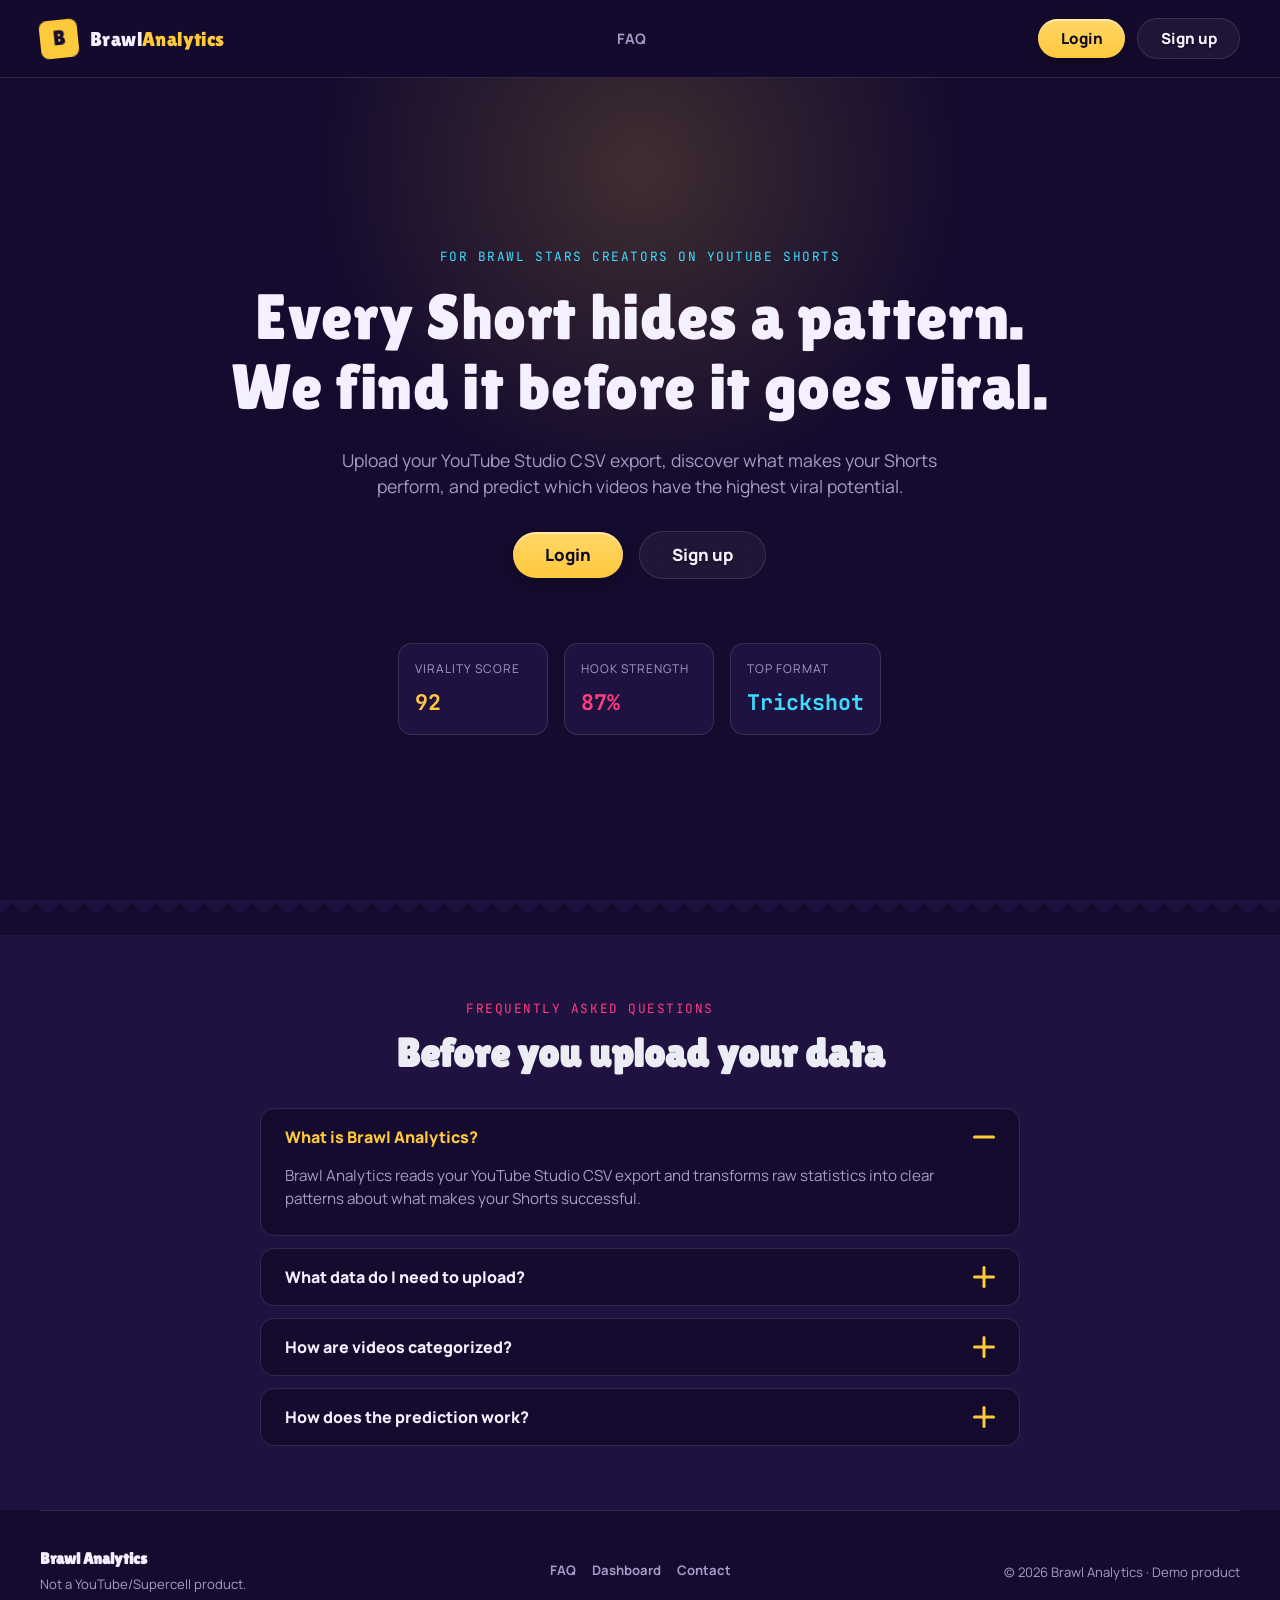
==== commit a3db7096: "Autenticazione e piani di pagamento" ====
--- a/HTML/index.html
+++ b/HTML/index.html
@@ -19,6 +19,8 @@
     <link rel="stylesheet" href="../css/css_animations.css">
     <link rel="stylesheet" href="../css/css_responsive.css">
     <link rel="stylesheet" href="../css/css_analysis.css">
+    <link rel="stylesheet" href="../css/css_subscription.css">
+    <link rel="stylesheet" href="../css/css_auth.css">
 </head>
 <body>
     <header id="navbar" class="navbar"></header>
@@ -30,4 +32,4 @@
     <div id="toast-container"></div>
     <script type="module" src="../js/js_app.js"></script>
 </body>
-</html>
+</html>
--- a/css/css_buttons.css
+++ b/css/css_buttons.css
@@ -1,296 +1,85 @@
 /* ==========================================================
    BRAWL ANALYTICS
-   Buttons
+   Buttons (Arcade/SaaS Style per sfondo Blu)
 ========================================================== */
 
-
-/* ==========================================================
-   BASE BUTTON
-========================================================== */
-
-.btn{
-
-    display:inline-flex;
-
-    align-items:center;
-
-    justify-content:center;
-
-    gap:var(--space-2);
-
-    padding:.75rem 1.4rem;
-
-    border-radius:var(--radius-round);
-
-    font-family:var(--font-body);
-
-    font-size:.95rem;
-
-    font-weight:800;
-
-    line-height:1;
-
-    border:2px solid transparent;
-
-    cursor:pointer;
-
-    white-space:nowrap;
-
-    box-shadow:inset 0 1px 0 rgba(255,255,255,.06);
-
-    transition:
-        transform var(--transition-fast),
-        background var(--transition-fast),
-        border-color var(--transition-fast),
-        color var(--transition-fast),
-        box-shadow var(--transition-fast);
-
+.btn {
+    display: inline-flex;
+    align-items: center;
+    justify-content: center;
+    gap: var(--space-2);
+    padding: 0.75rem 1.4rem;
+    border-radius: var(--radius-round);
+    font-family: var(--font-body);
+    font-size: 0.95rem;
+    font-weight: 800;
+    line-height: 1;
+    border: none;
+    cursor: pointer;
+    white-space: nowrap;
+    transition: transform var(--transition-fast), background var(--transition-fast), box-shadow var(--transition-fast);
 }
 
-
-/* Hover comune */
-
-.btn:hover{
-
-    transform:translateY(-2px);
-
-    box-shadow:0 10px 24px rgba(0,0,0,.18);
-
+.btn:hover {
+    transform: translateY(-2px) scale(1.02);
 }
 
-
-.btn:active{
-
-    transform:translateY(1px);
-
+.btn:active {
+    transform: translateY(1px) scale(0.98);
 }
 
-
-/* Disabled */
-
-.btn:disabled{
-
-    opacity:.5;
-
-    cursor:not-allowed;
-
-    transform:none;
-
+.btn:disabled {
+    opacity: 0.5;
+    cursor: not-allowed;
+    transform: none !important;
 }
 
-
-
-/* ==========================================================
-   PRIMARY
-   Login / Sign up
-========================================================== */
-
-.btn-primary{
-
-    background:linear-gradient(135deg, var(--color-primary), var(--color-primary-hover));
-
-    color:var(--color-background);
-
-    box-shadow:0 10px 24px rgba(255,201,60,.18), var(--shadow-button);
-
+/* --- PRIMARY (Giallo Brawl) --- */
+.btn-primary {
+    background: linear-gradient(180deg, var(--color-primary-hover) 0%, var(--color-primary) 100%);
+    color: #120A24; /* Scuro profondo per far risaltare il testo sul giallo */
+    box-shadow: inset 0 2px 0 rgba(255, 255, 255, 0.4), 0 4px 12px rgba(0, 0, 0, 0.3);
+    font-weight: 800;
 }
 
-
-.btn-primary:hover{
-
-    background:var(--color-primary-hover);
-
+.btn-primary:hover {
+    box-shadow: inset 0 2px 0 rgba(255, 255, 255, 0.5), 0 6px 18px rgba(255, 201, 60, 0.35);
 }
 
-
-/* Explicit contrast for header actions on the dark navbar. */
-
-.navbar__actions .btn-primary{
-
-    background:var(--color-primary);
-
-    color:var(--color-background);
-
+/* --- SECONDARY (Cyan) --- */
+.btn-secondary {
+    background: linear-gradient(180deg, #62e5ff 0%, var(--color-secondary) 100%);
+    color: #0A1224;
+    box-shadow: inset 0 2px 0 rgba(255, 255, 255, 0.4), 0 4px 12px rgba(0, 0, 0, 0.3);
+    font-weight: 800;
 }
 
-
-.navbar__actions .btn-outline{
-
-    color:var(--color-text);
-
-    border-color:var(--color-primary);
-
-    background:rgba(61,220,255,.08);
-
+.btn-secondary:hover {
+    box-shadow: inset 0 2px 0 rgba(255, 255, 255, 0.5), 0 6px 18px rgba(61, 220, 255, 0.35);
 }
 
-
-
-/* ==========================================================
-   SECONDARY
-========================================================== */
-
-.btn-secondary{
-
-    background:linear-gradient(135deg, var(--color-secondary), #63e7ff);
-
-    color:var(--color-background);
-
-    box-shadow:0 10px 24px rgba(61,220,255,.16);
-
+/* --- OUTLINE --- */
+.btn-outline {
+    background: rgba(255, 255, 255, 0.05);
+    color: var(--color-text);
+    border: 1px solid var(--color-border);
+    backdrop-filter: blur(8px);
+    text-shadow: 0 1px 2px rgba(0, 0, 0, 0.8);
 }
 
-
-.btn-secondary:hover{
-
-    filter:brightness(1.1);
-
+.btn-outline:hover {
+    background: rgba(255, 255, 255, 0.12);
+    border-color: rgba(255, 255, 255, 0.25);
+    color: var(--color-primary);
 }
 
-
-
-/* ==========================================================
-   OUTLINE
-========================================================== */
-
-.btn-outline{
-
-    background:transparent;
-
-    color:var(--color-secondary);
-
-    border-color:var(--color-secondary);
-
+/* --- SIZES --- */
+.btn-sm {
+    padding: 0.45rem 1rem;
+    font-size: 0.8rem;
 }
 
-
-.btn-outline:hover{
-
-    background:rgba(61,220,255,.1);
-
-}
-
-
-
-/* ==========================================================
-   GHOST
-========================================================== */
-
-.btn-ghost{
-
-    background:transparent;
-
-    color:var(--color-text-muted);
-
-    border-color:var(--color-border);
-
-}
-
-
-.btn-ghost:hover{
-
-    color:var(--color-text);
-
-    border-color:var(--color-text);
-
-}
-
-
-
-/* ==========================================================
-   DANGER
-========================================================== */
-
-.btn-danger{
-
-    background:var(--color-danger);
-
-    color:white;
-
-}
-
-
-
-/* ==========================================================
-   SIZES
-========================================================== */
-
-.btn-sm{
-
-    padding:.45rem 1rem;
-
-    font-size:.8rem;
-
-}
-
-
-.btn-lg{
-
-    padding:.9rem 2rem;
-
-    font-size:1.05rem;
-
-}
-
-
-
-/* ==========================================================
-   ICON BUTTON
-========================================================== */
-
-.btn-icon{
-
-    width:38px;
-
-    height:38px;
-
-    padding:0;
-
-    border-radius:50%;
-
-}
-
-
-
-/* ==========================================================
-   LOADING STATE
-========================================================== */
-
-.btn.loading{
-
-    pointer-events:none;
-
-    opacity:.7;
-
-}
-
-
-.btn.loading::after{
-
-    content:"";
-
-    width:14px;
-
-    height:14px;
-
-    border:2px solid currentColor;
-
-    border-right-color:transparent;
-
-    border-radius:50%;
-
-    animation:spin .7s linear infinite;
-
-}
-
-
-
-@keyframes spin{
-
-    to{
-
-        transform:rotate(360deg);
-
-    }
-
-}
+.btn-lg {
+    padding: 0.9rem 2rem;
+    font-size: 1.05rem;
+}
--- a/css/css_dashboard.css
+++ b/css/css_dashboard.css
@@ -926,16 +926,90 @@
 
 }
 
-.format-name{
-
-    font-size:1.08rem;
-
-    font-weight:700;
-
-    color:#dcdcdc;
-
-    letter-spacing:-0.02em;
-
+/* ==========================================================
+   BRAWL ANALYTICS
+   Buttons (Arcade/SaaS Style per sfondo Blu)
+========================================================== */
+
+.btn {
+    display: inline-flex;
+    align-items: center;
+    justify-content: center;
+    gap: var(--space-2);
+    padding: 0.75rem 1.4rem;
+    border-radius: var(--radius-round);
+    font-family: var(--font-body);
+    font-size: 0.95rem;
+    font-weight: 800;
+    line-height: 1;
+    border: none;
+    cursor: pointer;
+    white-space: nowrap;
+    transition: transform var(--transition-fast), background var(--transition-fast), box-shadow var(--transition-fast);
+}
+
+.btn:hover {
+    transform: translateY(-2px) scale(1.02);
+}
+
+.btn:active {
+    transform: translateY(1px) scale(0.98);
+}
+
+.btn:disabled {
+    opacity: 0.5;
+    cursor: not-allowed;
+    transform: none !important;
+}
+
+/* --- PRIMARY (Giallo Brawl) --- */
+.btn-primary {
+    background: linear-gradient(180deg, var(--color-primary-hover) 0%, var(--color-primary) 100%);
+    color: #120A24; /* Scuro profondo per far risaltare il testo sul giallo */
+    box-shadow: inset 0 2px 0 rgba(255, 255, 255, 0.4), 0 4px 12px rgba(0, 0, 0, 0.3);
+    font-weight: 800;
+}
+
+.btn-primary:hover {
+    box-shadow: inset 0 2px 0 rgba(255, 255, 255, 0.5), 0 6px 18px rgba(255, 201, 60, 0.35);
+}
+
+/* --- SECONDARY (Cyan) --- */
+.btn-secondary {
+    background: linear-gradient(180deg, #62e5ff 0%, var(--color-secondary) 100%);
+    color: #0A1224;
+    box-shadow: inset 0 2px 0 rgba(255, 255, 255, 0.4), 0 4px 12px rgba(0, 0, 0, 0.3);
+    font-weight: 800;
+}
+
+.btn-secondary:hover {
+    box-shadow: inset 0 2px 0 rgba(255, 255, 255, 0.5), 0 6px 18px rgba(61, 220, 255, 0.35);
+}
+
+/* --- OUTLINE --- */
+.btn-outline {
+    background: rgba(255, 255, 255, 0.05);
+    color: var(--color-text);
+    border: 1px solid var(--color-border);
+    backdrop-filter: blur(8px);
+    text-shadow: 0 1px 2px rgba(0, 0, 0, 0.8);
+}
+
+.btn-outline:hover {
+    background: rgba(255, 255, 255, 0.12);
+    border-color: rgba(255, 255, 255, 0.25);
+    color: var(--color-primary);
+}
+
+/* --- SIZES --- */
+.btn-sm {
+    padding: 0.45rem 1rem;
+    font-size: 0.8rem;
+}
+
+.btn-lg {
+    padding: 0.9rem 2rem;
+    font-size: 1.05rem;
 }
 
 .format-stats{
--- a/css/css_subscription.css
+++ b/css/css_subscription.css
@@ -0,0 +1,72 @@
+/* ==========================================================
+   BRAWL ANALYTICS
+   SUBSCRIPTION UI
+   Badge utilizzi + confronto piani nella Upgrade Modal
+========================================================== */
+
+.usage-badge{
+
+    display:inline-flex;
+    align-items:center;
+    padding:.25rem .7rem;
+    border-radius:var(--radius-round);
+    background:rgba(255,201,60,.14);
+    color:var(--color-primary);
+    font-family:var(--font-mono);
+    font-size:.78rem;
+    font-weight:700;
+
+}
+
+.plan-compare{
+
+    display:grid;
+    grid-template-columns:1fr 1fr;
+    gap:var(--space-3);
+
+}
+
+.plan-col{
+
+    border:1px solid var(--color-border);
+    border-radius:var(--radius-md);
+    padding:var(--space-4);
+
+}
+
+.plan-col-pro{
+
+    border-color:rgba(255,201,60,.4);
+    background:rgba(255,201,60,.06);
+
+}
+
+.plan-col-title{
+
+    display:block;
+    font-family:var(--font-display);
+    font-size:1rem;
+    margin-bottom:var(--space-2);
+    color:var(--color-text);
+
+}
+
+.plan-features{
+
+    display:flex;
+    flex-direction:column;
+    gap:.4rem;
+    color:var(--color-text-muted);
+    font-size:.82rem;
+
+}
+
+@media(max-width:480px){
+
+    .plan-compare{
+
+        grid-template-columns:1fr;
+
+    }
+
+}
